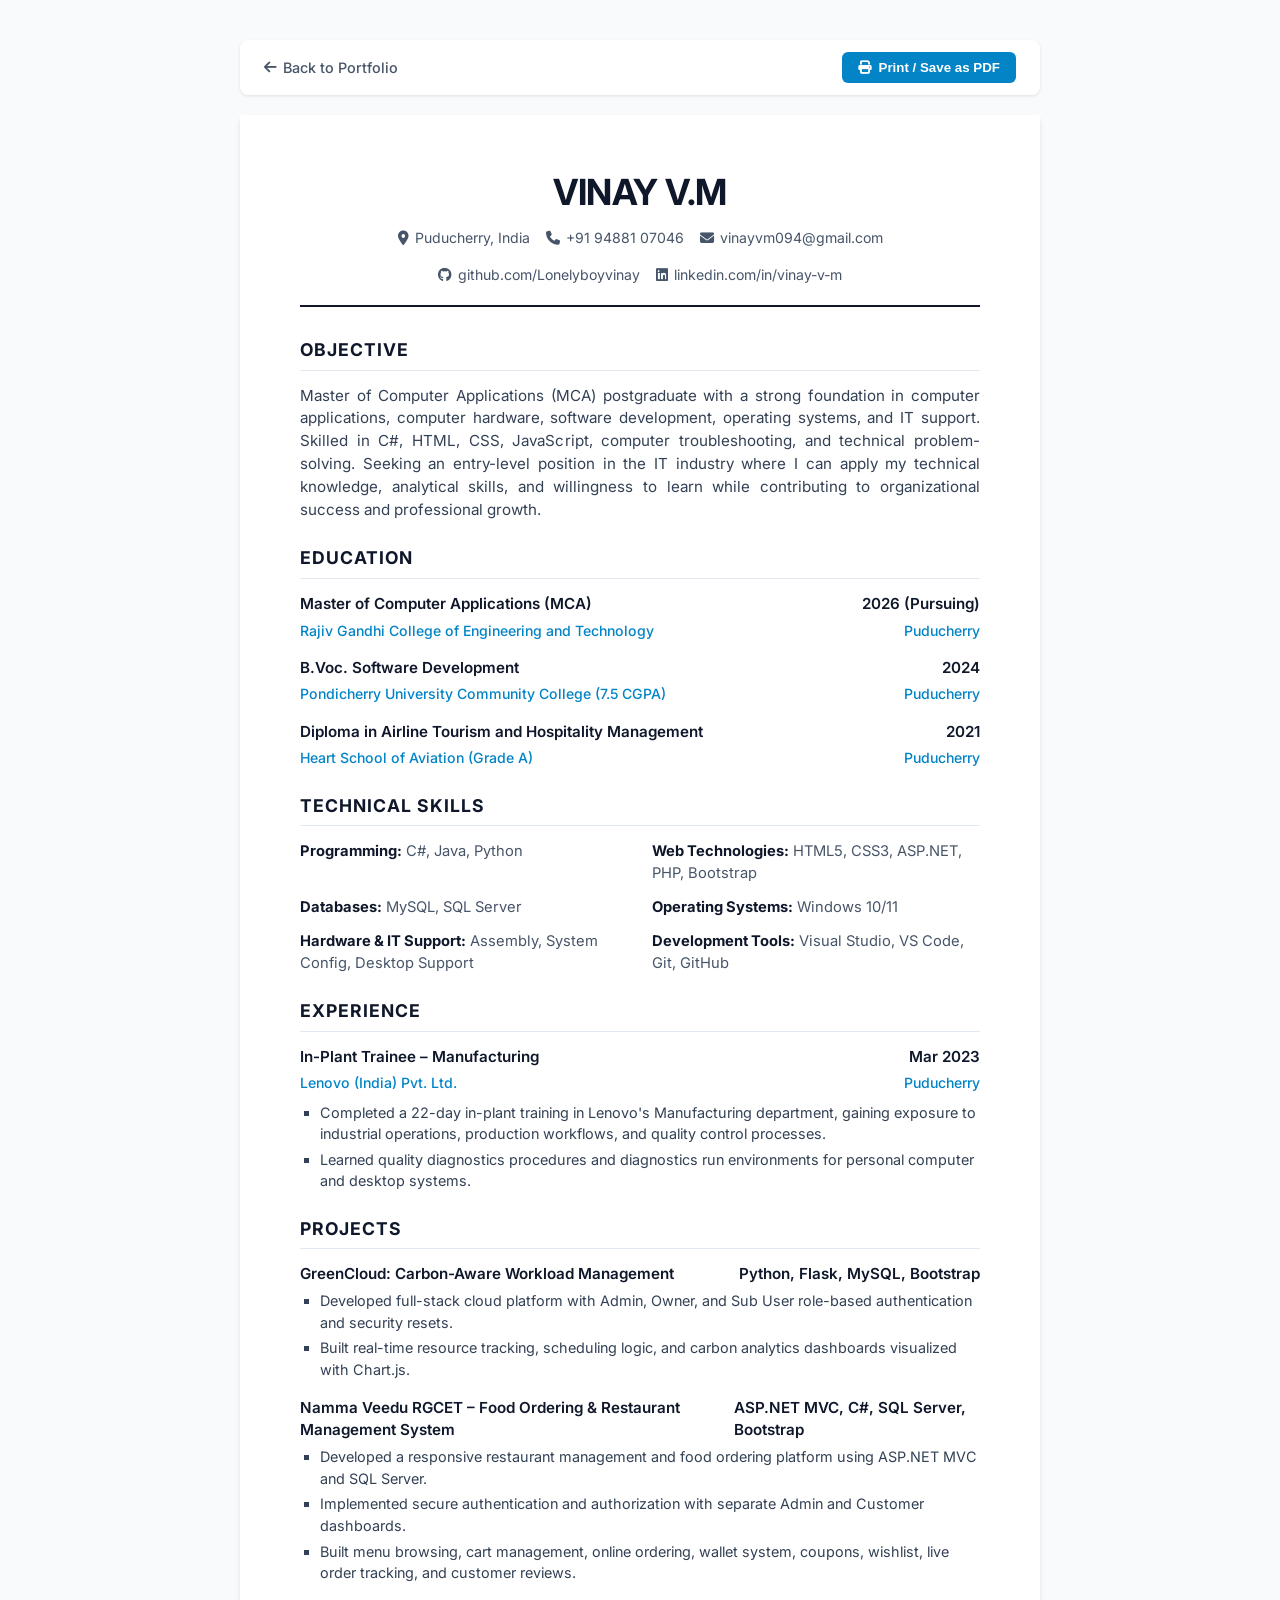
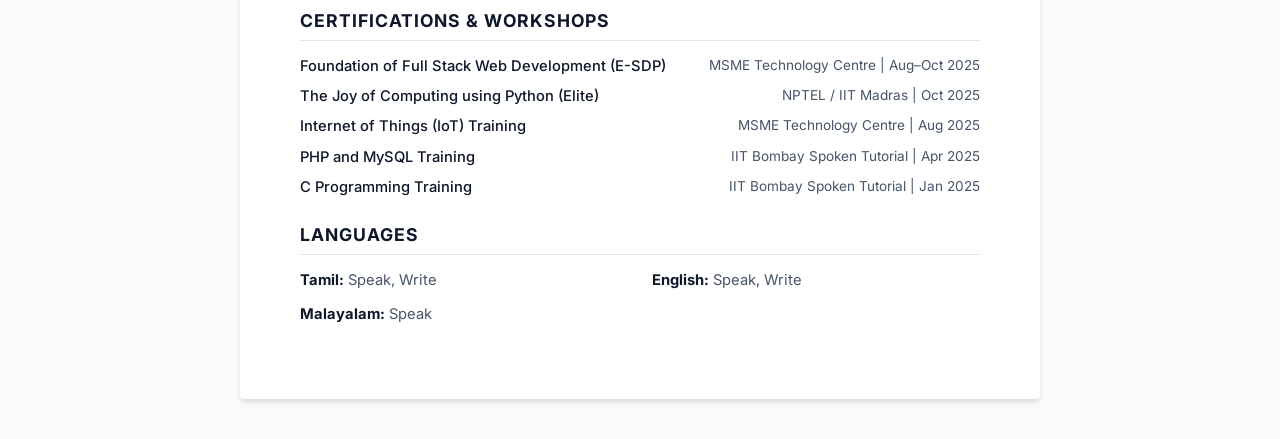
==== assets/Vinay_VM_Resume.html @ 9d41981b "Initial commit" ====
<!DOCTYPE html>
<html lang="en">
<head>
    <meta charset="UTF-8">
    <meta name="viewport" content="width=device-width, initial-scale=1.0">
    <title>Vinay V.M | Resume Preview</title>
    <link href="https://fonts.googleapis.com/css2?family=Inter:wght@300;400;500;600;700&display=swap" rel="stylesheet">
    <link rel="stylesheet" href="https://cdnjs.cloudflare.com/ajax/libs/font-awesome/6.4.0/css/all.min.css">
    <style>
        :root {
            --primary-color: #0f172a;
            --secondary-color: #475569;
            --accent-color: #0284c7;
            --border-color: #e2e8f0;
            --text-color: #1e293b;
            --bg-color: #f8fafc;
        }

        * {
            margin: 0;
            padding: 0;
            box-sizing: border-box;
        }

        body {
            font-family: 'Inter', sans-serif;
            background-color: var(--bg-color);
            color: var(--text-color);
            line-height: 1.5;
            padding: 40px 20px;
        }

        /* Print Button Overlay */
        .no-print-bar {
            max-width: 800px;
            margin: 0 auto 20px;
            display: flex;
            justify-content: space-between;
            align-items: center;
            background: white;
            padding: 12px 24px;
            border-radius: 8px;
            box-shadow: 0 1px 3px rgba(0,0,0,0.1);
        }

        .btn-print {
            background-color: var(--accent-color);
            color: white;
            border: none;
            padding: 8px 16px;
            font-weight: 600;
            border-radius: 6px;
            cursor: pointer;
            display: inline-flex;
            align-items: center;
            gap: 8px;
            transition: background 0.2s;
        }

        .btn-print:hover {
            background-color: #0369a1;
        }

        .btn-back {
            color: var(--secondary-color);
            text-decoration: none;
            font-weight: 500;
            font-size: 0.9rem;
            display: inline-flex;
            align-items: center;
            gap: 6px;
        }

        .btn-back:hover {
            color: var(--primary-color);
        }

        /* Resume A4 Sheet Mockup */
        .resume-sheet {
            max-width: 800px;
            margin: 0 auto;
            background: white;
            padding: 50px 60px;
            box-shadow: 0 4px 6px -1px rgba(0, 0, 0, 0.1), 0 2px 4px -1px rgba(0, 0, 0, 0.06);
            border-radius: 4px;
        }

        /* Header Style */
        .resume-header {
            text-align: center;
            margin-bottom: 30px;
            border-bottom: 2px solid var(--primary-color);
            padding-bottom: 20px;
        }

        .resume-header h1 {
            font-size: 2.25rem;
            font-weight: 700;
            letter-spacing: -0.5px;
            color: var(--primary-color);
            margin-bottom: 8px;
        }

        .contact-info {
            display: flex;
            justify-content: center;
            flex-wrap: wrap;
            gap: 16px;
            font-size: 0.88rem;
            color: var(--secondary-color);
        }

        .contact-info span {
            display: inline-flex;
            align-items: center;
            gap: 6px;
        }

        .contact-info a {
            color: var(--secondary-color);
            text-decoration: none;
        }

        .contact-info a:hover {
            color: var(--accent-color);
        }

        /* Sections */
        .resume-section {
            margin-bottom: 24px;
        }

        .resume-section h2 {
            font-size: 1.1rem;
            font-weight: 700;
            text-transform: uppercase;
            letter-spacing: 1px;
            color: var(--primary-color);
            border-bottom: 1px solid var(--border-color);
            padding-bottom: 6px;
            margin-bottom: 14px;
        }

        .objective-text {
            font-size: 0.95rem;
            color: #334155;
            text-align: justify;
        }

        /* Skill Grid */
        .skills-container {
            display: grid;
            grid-template-columns: repeat(2, 1fr);
            gap: 12px 24px;
            font-size: 0.92rem;
        }

        .skill-item strong {
            color: var(--primary-color);
        }

        .skill-item span {
            color: #475569;
        }

        /* Timelines / Lists */
        .list-item {
            margin-bottom: 16px;
        }

        .list-item:last-child {
            margin-bottom: 0;
        }

        .item-header {
            display: flex;
            justify-content: space-between;
            font-weight: 600;
            font-size: 0.95rem;
            color: var(--primary-color);
            margin-bottom: 4px;
        }

        .item-subheader {
            display: flex;
            justify-content: space-between;
            font-size: 0.88rem;
            color: var(--accent-color);
            font-weight: 500;
            margin-bottom: 8px;
        }

        .item-desc {
            font-size: 0.9rem;
            color: #334155;
            list-style-type: square;
            padding-left: 20px;
        }

        .item-desc li {
            margin-bottom: 4px;
        }

        /* Certifications List */
        .certs-list {
            list-style: none;
            font-size: 0.92rem;
            color: #334155;
        }

        .certs-list li {
            margin-bottom: 8px;
            display: flex;
            justify-content: space-between;
            align-items: flex-start;
        }

        .certs-list li span.cert-title {
            font-weight: 500;
            color: var(--primary-color);
        }

        .certs-list li span.cert-meta {
            font-size: 0.85rem;
            color: var(--secondary-color);
            white-space: nowrap;
            margin-left: 16px;
        }

        /* Print Settings Override */
        @media print {
            body {
                background-color: white;
                padding: 0;
            }

            .no-print-bar {
                display: none;
            }

            .resume-sheet {
                box-shadow: none;
                padding: 0;
                max-width: 100%;
            }
        }
    </style>
</head>
<body>

    <!-- Top Toolbar (Hidden on Print) -->
    <div class="no-print-bar">
        <a href="../index.html#resume" class="btn-back">
            <i class="fa-solid fa-arrow-left"></i> Back to Portfolio
        </a>
        <button onclick="window.print()" class="btn-print">
            <i class="fa-solid fa-print"></i> Print / Save as PDF
        </button>
    </div>

    <!-- Printable Resume Canvas -->
    <div class="resume-sheet">
        
        <!-- Header -->
        <header class="resume-header">
            <h1>VINAY V.M</h1>
            <div class="contact-info">
                <span><i class="fa-solid fa-location-dot"></i> Puducherry, India</span>
                <span><i class="fa-solid fa-phone"></i> +91 94881 07046</span>
                <span><i class="fa-solid fa-envelope"></i> <a href="mailto:vinayvm094@gmail.com">vinayvm094@gmail.com</a></span>
                <span><i class="fa-brands fa-github"></i> <a href="https://github.com/Lonelyboyvinay" target="_blank">github.com/Lonelyboyvinay</a></span>
                <span><i class="fa-brands fa-linkedin"></i> <a href="https://linkedin.com/in/vinay-v-m" target="_blank">linkedin.com/in/vinay-v-m</a></span>
            </div>
        </header>

        <!-- Objective -->
        <section class="resume-section">
            <h2>Objective</h2>
            <p class="objective-text">
                Master of Computer Applications (MCA) postgraduate with a strong foundation in computer applications, computer hardware, software development, operating systems, and IT support. Skilled in C#, HTML, CSS, JavaScript, computer troubleshooting, and technical problem-solving. Seeking an entry-level position in the IT industry where I can apply my technical knowledge, analytical skills, and willingness to learn while contributing to organizational success and professional growth.
            </p>
        </section>

        <!-- Education -->
        <section class="resume-section">
            <h2>Education</h2>
            
            <div class="list-item">
                <div class="item-header">
                    <span>Master of Computer Applications (MCA)</span>
                    <span>2026 (Pursuing)</span>
                </div>
                <div class="item-subheader">
                    <span>Rajiv Gandhi College of Engineering and Technology</span>
                    <span>Puducherry</span>
                </div>
            </div>

            <div class="list-item">
                <div class="item-header">
                    <span>B.Voc. Software Development</span>
                    <span>2024</span>
                </div>
                <div class="item-subheader">
                    <span>Pondicherry University Community College (7.5 CGPA)</span>
                    <span>Puducherry</span>
                </div>
            </div>

            <div class="list-item">
                <div class="item-header">
                    <span>Diploma in Airline Tourism and Hospitality Management</span>
                    <span>2021</span>
                </div>
                <div class="item-subheader">
                    <span>Heart School of Aviation (Grade A)</span>
                    <span>Puducherry</span>
                </div>
            </div>
        </section>

        <!-- Skills -->
        <section class="resume-section">
            <h2>Technical Skills</h2>
            <div class="skills-container">
                <div class="skill-item">
                    <strong>Programming:</strong> <span>C#, Java, Python</span>
                </div>
                <div class="skill-item">
                    <strong>Web Technologies:</strong> <span>HTML5, CSS3, ASP.NET, PHP, Bootstrap</span>
                </div>
                <div class="skill-item">
                    <strong>Databases:</strong> <span>MySQL, SQL Server</span>
                </div>
                <div class="skill-item">
                    <strong>Operating Systems:</strong> <span>Windows 10/11</span>
                </div>
                <div class="skill-item">
                    <strong>Hardware & IT Support:</strong> <span>Assembly, System Config, Desktop Support</span>
                </div>
                <div class="skill-item">
                    <strong>Development Tools:</strong> <span>Visual Studio, VS Code, Git, GitHub</span>
                </div>
            </div>
        </section>

        <!-- Experience -->
        <section class="resume-section">
            <h2>Experience</h2>
            <div class="list-item">
                <div class="item-header">
                    <span>In-Plant Trainee – Manufacturing</span>
                    <span>Mar 2023</span>
                </div>
                <div class="item-subheader">
                    <span>Lenovo (India) Pvt. Ltd.</span>
                    <span>Puducherry</span>
                </div>
                <ul class="item-desc">
                    <li>Completed a 22-day in-plant training in Lenovo's Manufacturing department, gaining exposure to industrial operations, production workflows, and quality control processes.</li>
                    <li>Learned quality diagnostics procedures and diagnostics run environments for personal computer and desktop systems.</li>
                </ul>
            </div>
        </section>

        <!-- Projects -->
        <section class="resume-section">
            <h2>Projects</h2>
            
            <div class="list-item">
                <div class="item-header">
                    <span>GreenCloud: Carbon-Aware Workload Management</span>
                    <span>Python, Flask, MySQL, Bootstrap</span>
                </div>
                <ul class="item-desc">
                    <li>Developed full-stack cloud platform with Admin, Owner, and Sub User role-based authentication and security resets.</li>
                    <li>Built real-time resource tracking, scheduling logic, and carbon analytics dashboards visualized with Chart.js.</li>
                </ul>
            </div>

            <div class="list-item">
                <div class="item-header">
                    <span>Namma Veedu RGCET – Food Ordering & Restaurant Management System</span>
                    <span>ASP.NET MVC, C#, SQL Server, Bootstrap</span>
                </div>
                <ul class="item-desc">
                    <li>Developed a responsive restaurant management and food ordering platform using ASP.NET MVC and SQL Server.</li>
                    <li>Implemented secure authentication and authorization with separate Admin and Customer dashboards.</li>
                    <li>Built menu browsing, cart management, online ordering, wallet system, coupons, wishlist, live order tracking, and customer reviews.</li>
                </ul>
            </div>
        </section>

        <!-- Certifications -->
        <section class="resume-section">
            <h2>Certifications & Workshops</h2>
            <ul class="certs-list">
                <li>
                    <span class="cert-title">Foundation of Full Stack Web Development (E-SDP)</span>
                    <span class="cert-meta">MSME Technology Centre | Aug–Oct 2025</span>
                </li>
                <li>
                    <span class="cert-title">The Joy of Computing using Python (Elite)</span>
                    <span class="cert-meta">NPTEL / IIT Madras | Oct 2025</span>
                </li>
                <li>
                    <span class="cert-title">Internet of Things (IoT) Training</span>
                    <span class="cert-meta">MSME Technology Centre | Aug 2025</span>
                </li>
                <li>
                    <span class="cert-title">PHP and MySQL Training</span>
                    <span class="cert-meta">IIT Bombay Spoken Tutorial | Apr 2025</span>
                </li>
                <li>
                    <span class="cert-title">C Programming Training</span>
                    <span class="cert-meta">IIT Bombay Spoken Tutorial | Jan 2025</span>
                </li>
            </ul>
        </section>

        <!-- Languages -->
        <section class="resume-section">
            <h2>Languages</h2>
            <div class="skills-container">
                <div class="skill-item">
                    <strong>Tamil:</strong> <span>Speak, Write</span>
                </div>
                <div class="skill-item">
                    <strong>English:</strong> <span>Speak, Write</span>
                </div>
                <div class="skill-item">
                    <strong>Malayalam:</strong> <span>Speak</span>
                </div>
            </div>
        </section>

    </div>

</body>
</html>
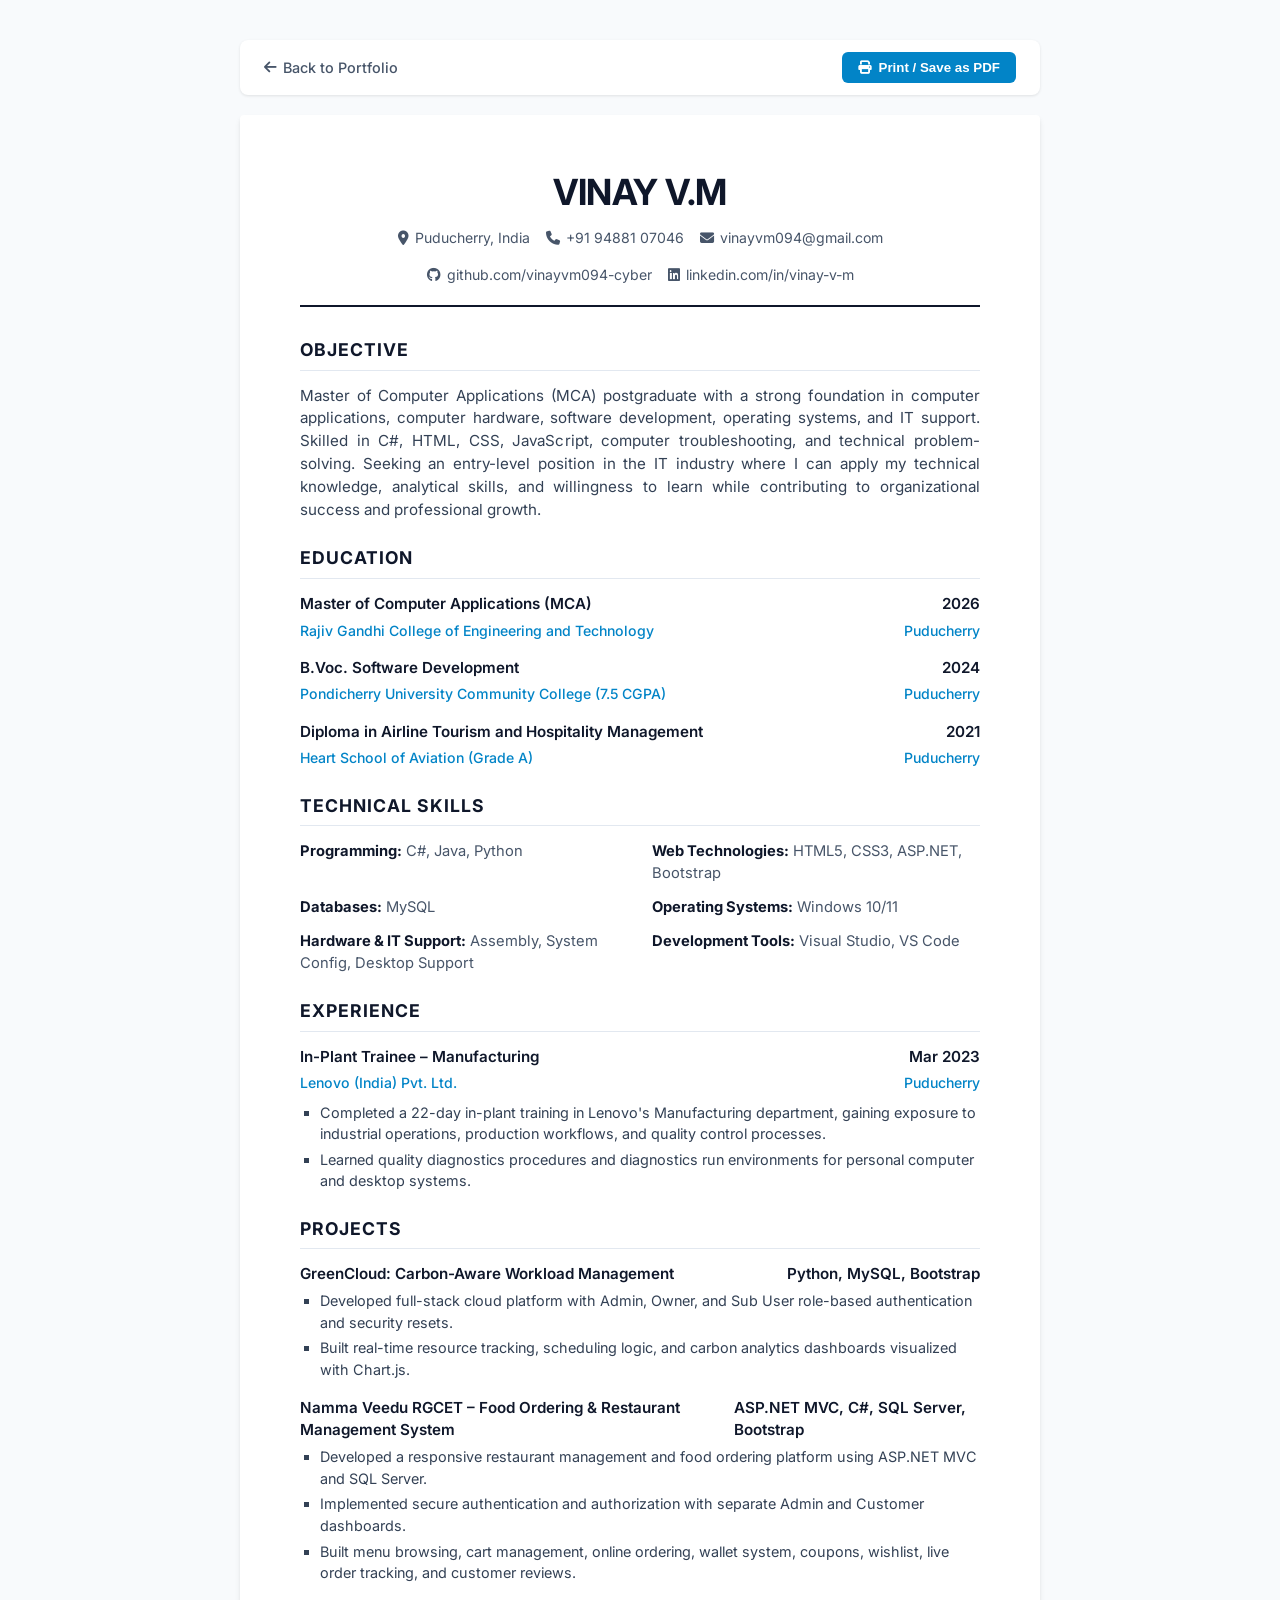
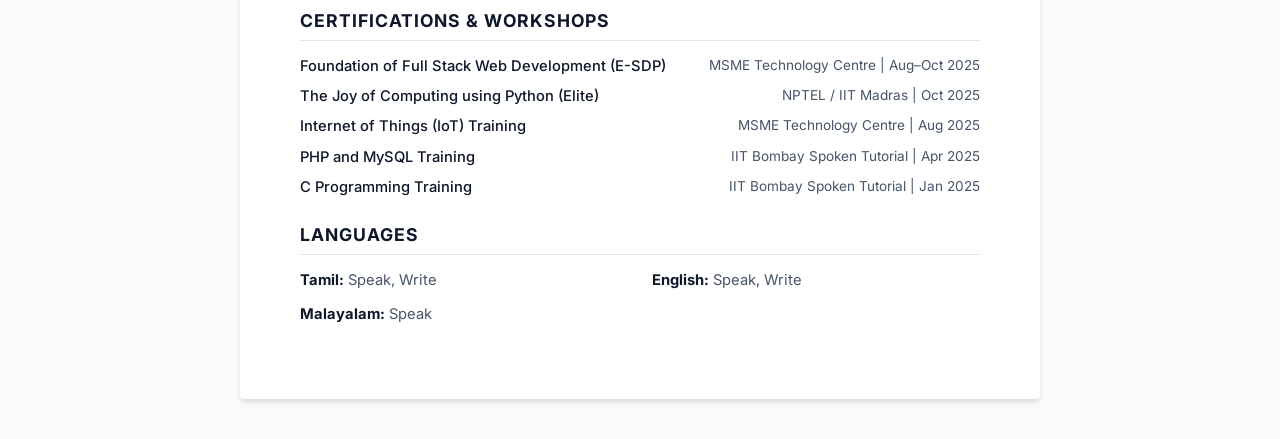
==== commit f4502ae9: "Updated portfolio" ====
--- a/assets/Vinay_VM_Resume.html
+++ b/assets/Vinay_VM_Resume.html
@@ -268,7 +268,7 @@
                 <span><i class="fa-solid fa-location-dot"></i> Puducherry, India</span>
                 <span><i class="fa-solid fa-phone"></i> +91 94881 07046</span>
                 <span><i class="fa-solid fa-envelope"></i> <a href="mailto:vinayvm094@gmail.com">vinayvm094@gmail.com</a></span>
-                <span><i class="fa-brands fa-github"></i> <a href="https://github.com/Lonelyboyvinay" target="_blank">github.com/Lonelyboyvinay</a></span>
+                <span><i class="fa-brands fa-github"></i> <a href="https://github.com/vinayvm094-cyber" target="_blank">github.com/vinayvm094-cyber</a></span>
                 <span><i class="fa-brands fa-linkedin"></i> <a href="https://linkedin.com/in/vinay-v-m" target="_blank">linkedin.com/in/vinay-v-m</a></span>
             </div>
         </header>
@@ -288,7 +288,7 @@
             <div class="list-item">
                 <div class="item-header">
                     <span>Master of Computer Applications (MCA)</span>
-                    <span>2026 (Pursuing)</span>
+                    <span>2026</span>
                 </div>
                 <div class="item-subheader">
                     <span>Rajiv Gandhi College of Engineering and Technology</span>
@@ -327,10 +327,10 @@
                     <strong>Programming:</strong> <span>C#, Java, Python</span>
                 </div>
                 <div class="skill-item">
-                    <strong>Web Technologies:</strong> <span>HTML5, CSS3, ASP.NET, PHP, Bootstrap</span>
-                </div>
-                <div class="skill-item">
-                    <strong>Databases:</strong> <span>MySQL, SQL Server</span>
+                    <strong>Web Technologies:</strong> <span>HTML5, CSS3, ASP.NET, Bootstrap</span>
+                </div>
+                <div class="skill-item">
+                    <strong>Databases:</strong> <span>MySQL</span>
                 </div>
                 <div class="skill-item">
                     <strong>Operating Systems:</strong> <span>Windows 10/11</span>
@@ -339,7 +339,7 @@
                     <strong>Hardware & IT Support:</strong> <span>Assembly, System Config, Desktop Support</span>
                 </div>
                 <div class="skill-item">
-                    <strong>Development Tools:</strong> <span>Visual Studio, VS Code, Git, GitHub</span>
+                    <strong>Development Tools:</strong> <span>Visual Studio, VS Code</span>
                 </div>
             </div>
         </section>
@@ -370,7 +370,7 @@
             <div class="list-item">
                 <div class="item-header">
                     <span>GreenCloud: Carbon-Aware Workload Management</span>
-                    <span>Python, Flask, MySQL, Bootstrap</span>
+                    <span>Python, MySQL, Bootstrap</span>
                 </div>
                 <ul class="item-desc">
                     <li>Developed full-stack cloud platform with Admin, Owner, and Sub User role-based authentication and security resets.</li>
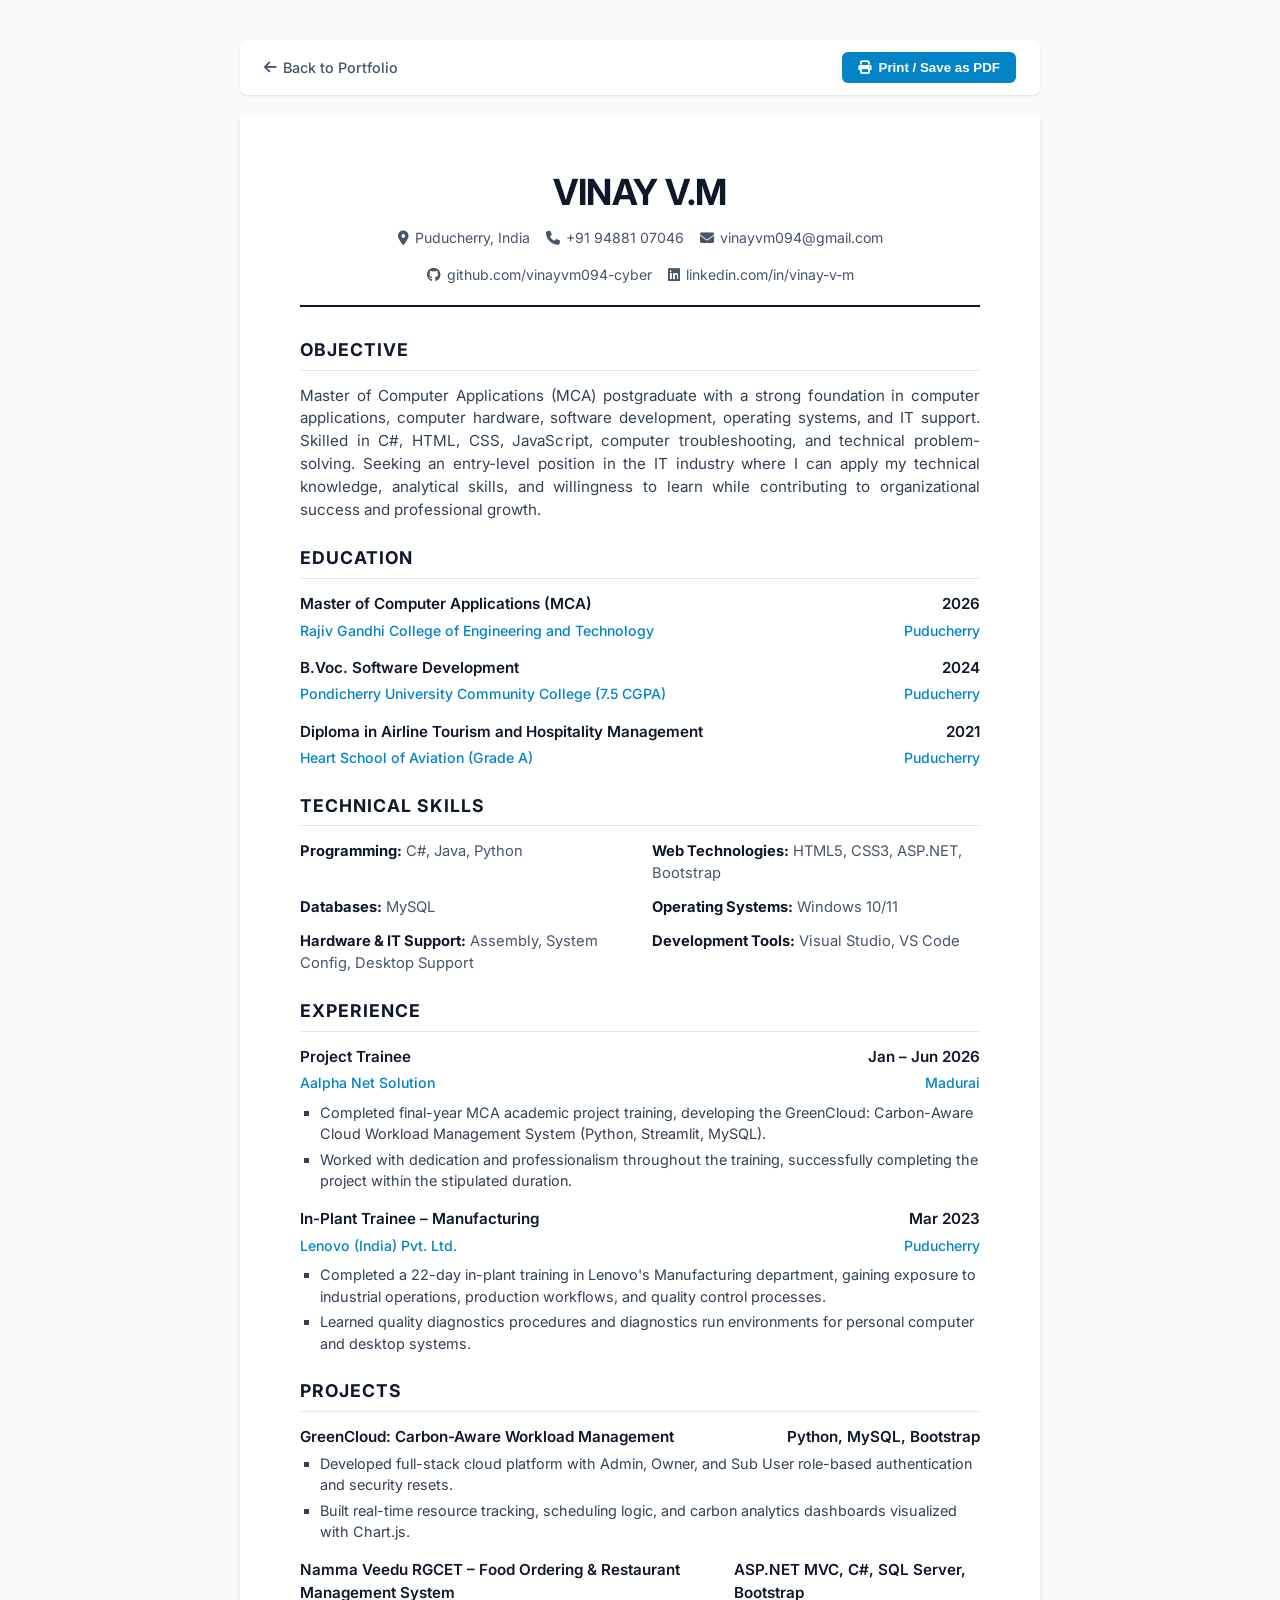
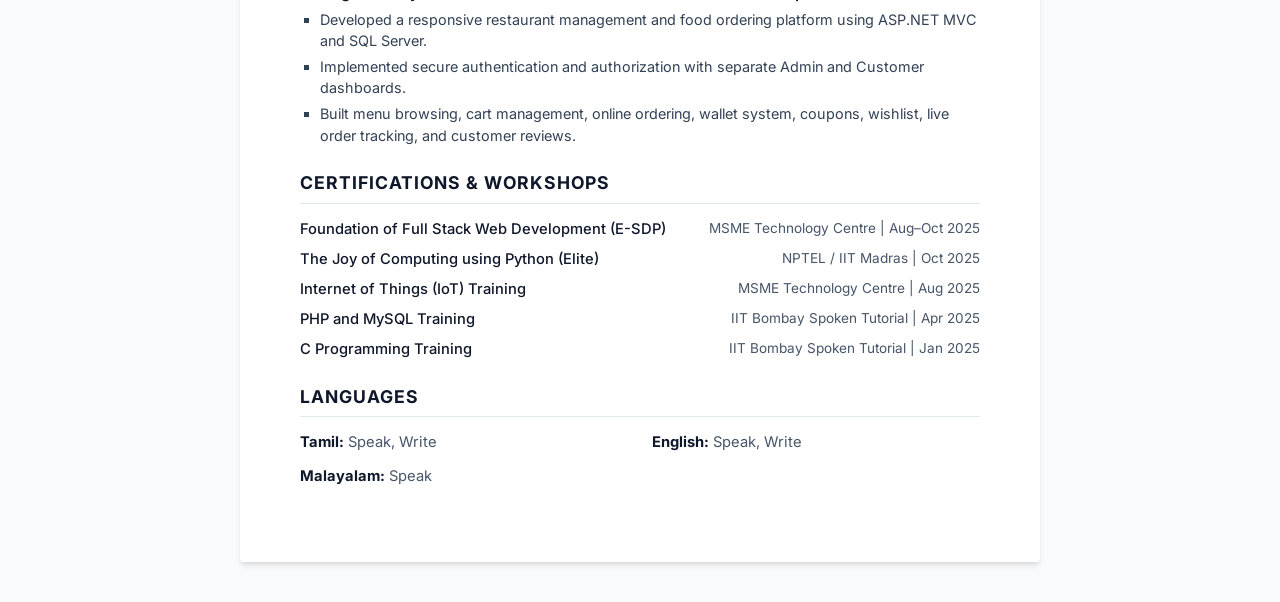
==== commit 56fec19a: "Updated portfolio" ====
--- a/assets/Vinay_VM_Resume.html
+++ b/assets/Vinay_VM_Resume.html
@@ -347,6 +347,20 @@
         <!-- Experience -->
         <section class="resume-section">
             <h2>Experience</h2>
+            <div class="list-item">
+                <div class="item-header">
+                    <span>Project Trainee</span>
+                    <span>Jan – Jun 2026</span>
+                </div>
+                <div class="item-subheader">
+                    <span>Aalpha Net Solution</span>
+                    <span>Madurai</span>
+                </div>
+                <ul class="item-desc">
+                    <li>Completed final-year MCA academic project training, developing the GreenCloud: Carbon-Aware Cloud Workload Management System (Python, Streamlit, MySQL).</li>
+                    <li>Worked with dedication and professionalism throughout the training, successfully completing the project within the stipulated duration.</li>
+                </ul>
+            </div>
             <div class="list-item">
                 <div class="item-header">
                     <span>In-Plant Trainee – Manufacturing</span>
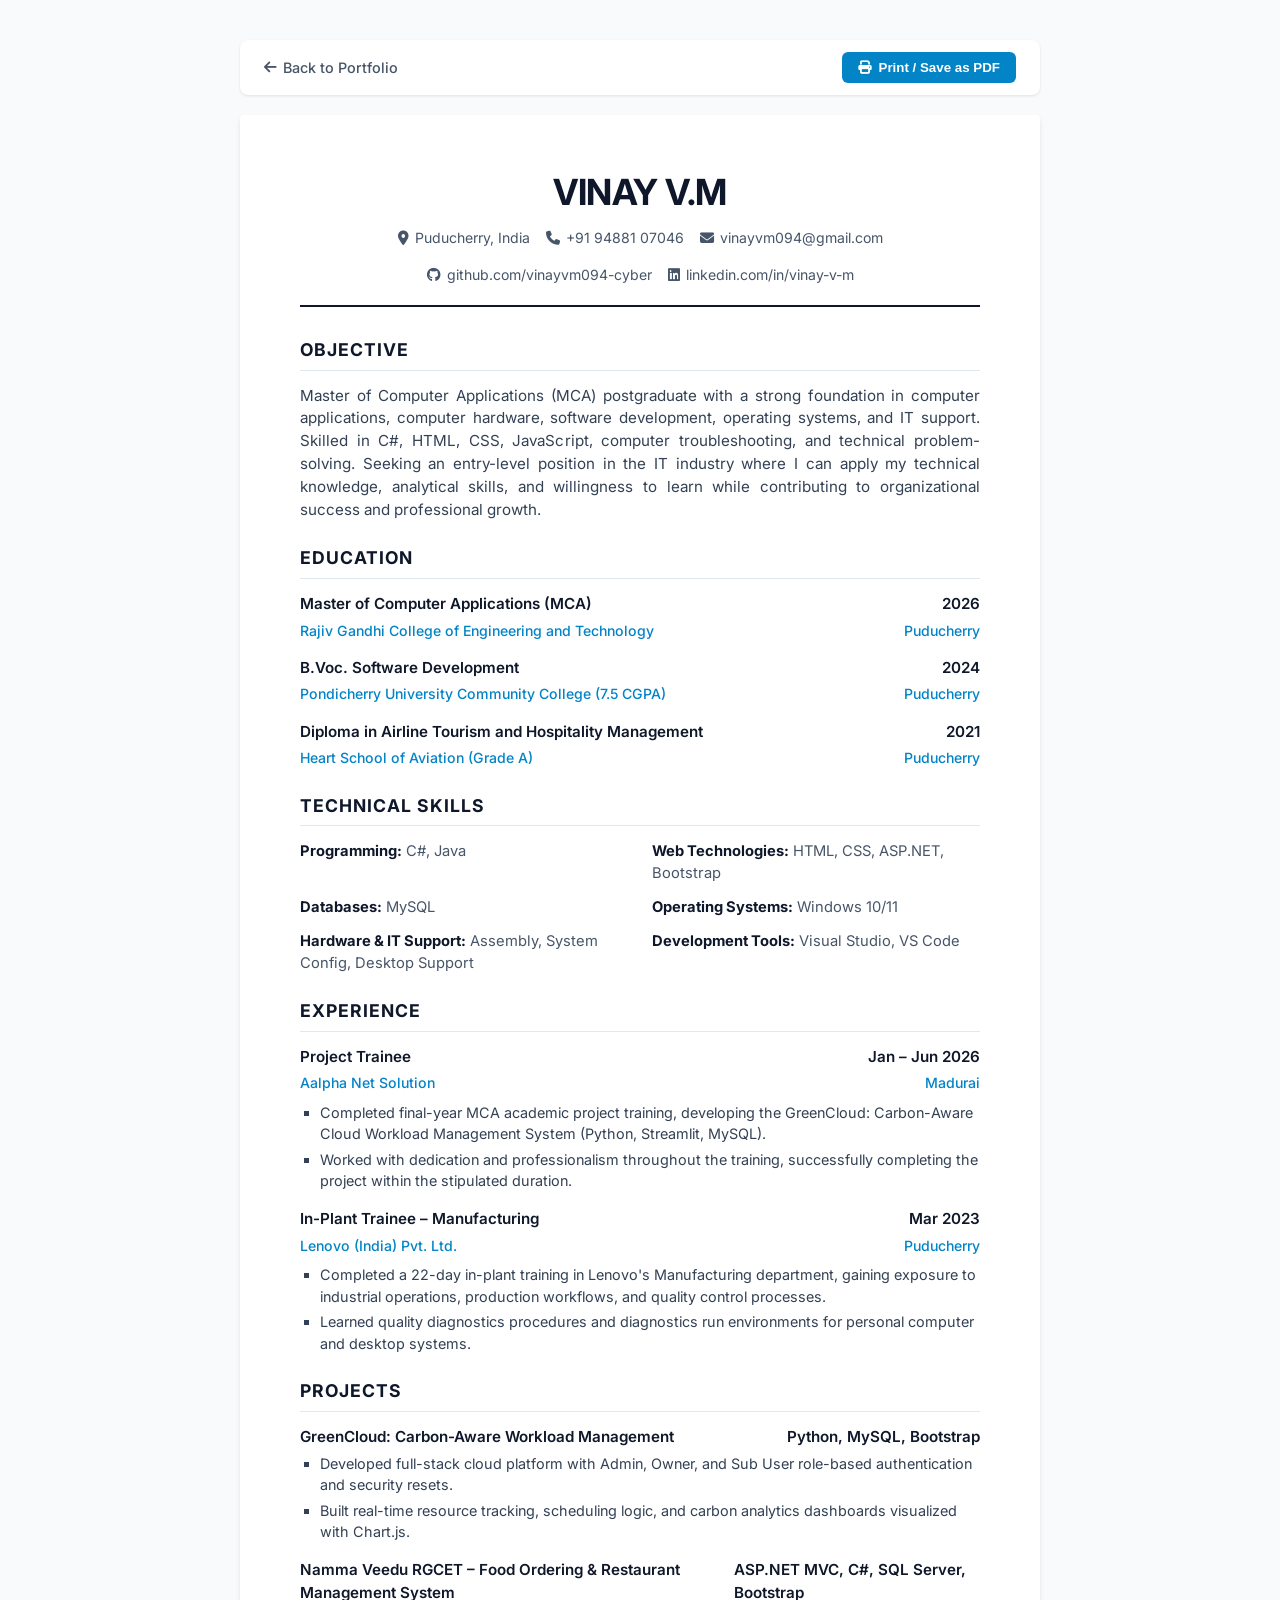
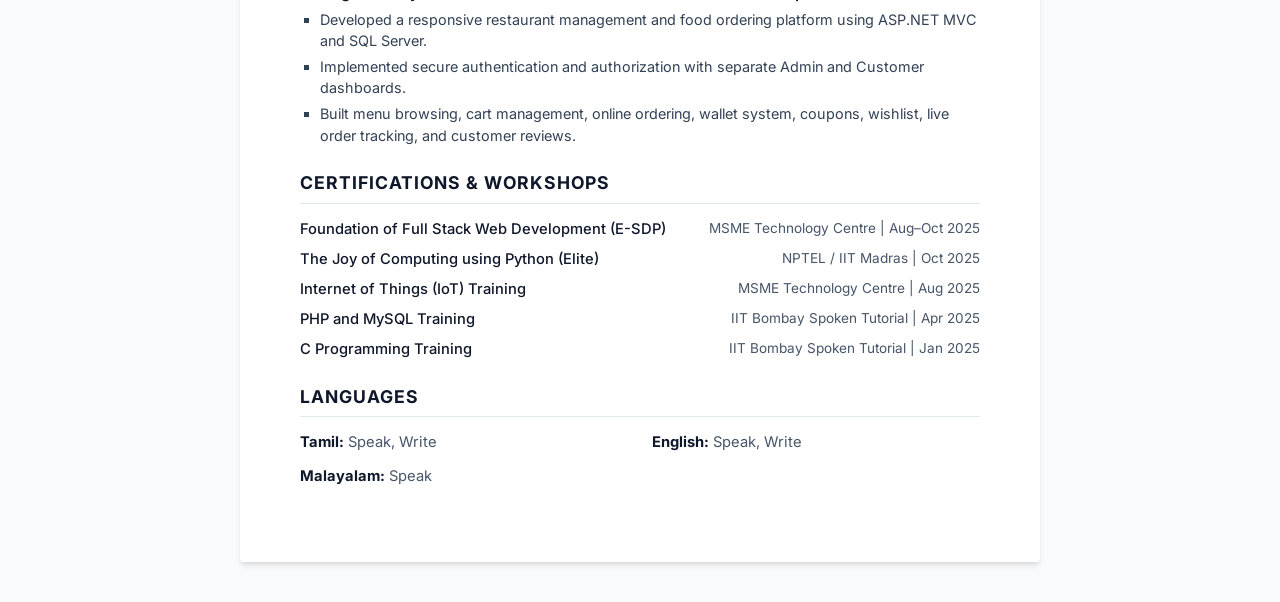
==== commit 60c064bf: "Updated portfolio" ====
--- a/assets/Vinay_VM_Resume.html
+++ b/assets/Vinay_VM_Resume.html
@@ -324,10 +324,10 @@
             <h2>Technical Skills</h2>
             <div class="skills-container">
                 <div class="skill-item">
-                    <strong>Programming:</strong> <span>C#, Java, Python</span>
-                </div>
-                <div class="skill-item">
-                    <strong>Web Technologies:</strong> <span>HTML5, CSS3, ASP.NET, Bootstrap</span>
+                    <strong>Programming:</strong> <span>C#, Java</span>
+                </div>
+                <div class="skill-item">
+                    <strong>Web Technologies:</strong> <span>HTML, CSS, ASP.NET, Bootstrap</span>
                 </div>
                 <div class="skill-item">
                     <strong>Databases:</strong> <span>MySQL</span>
